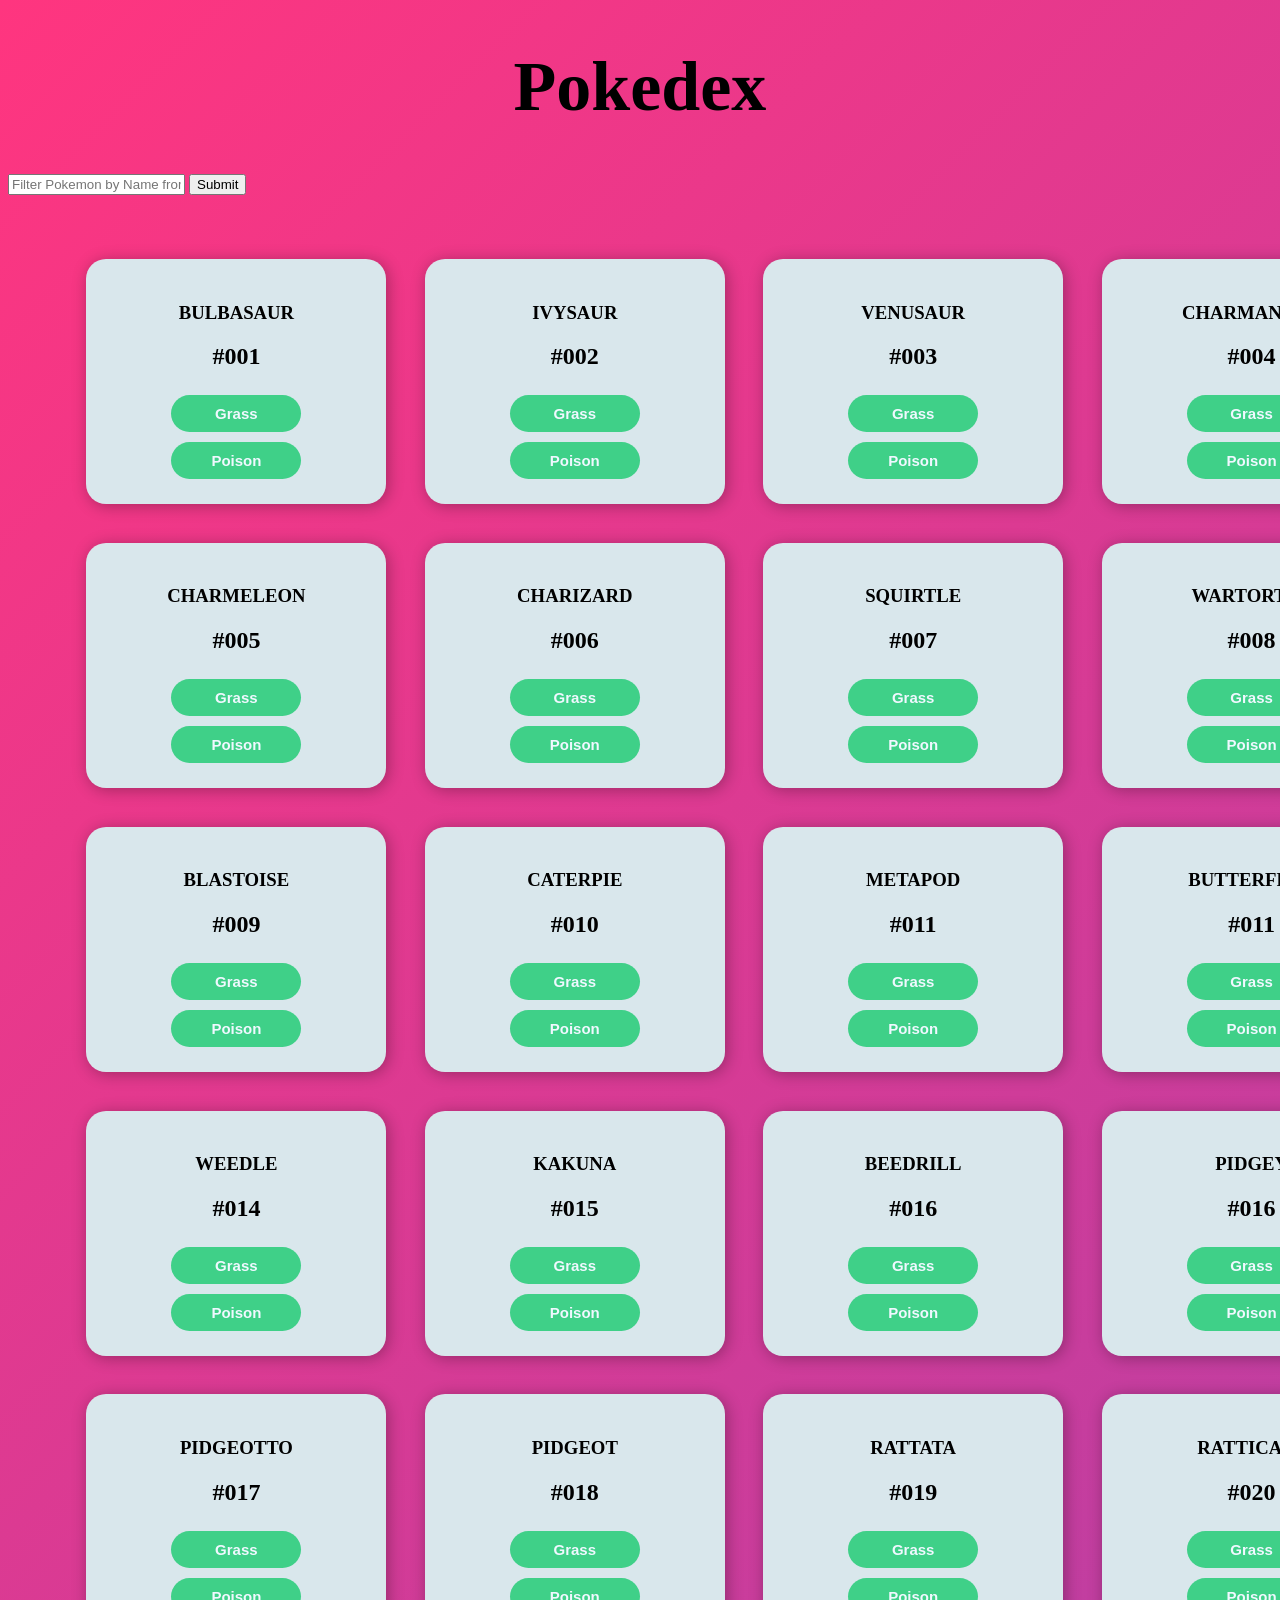
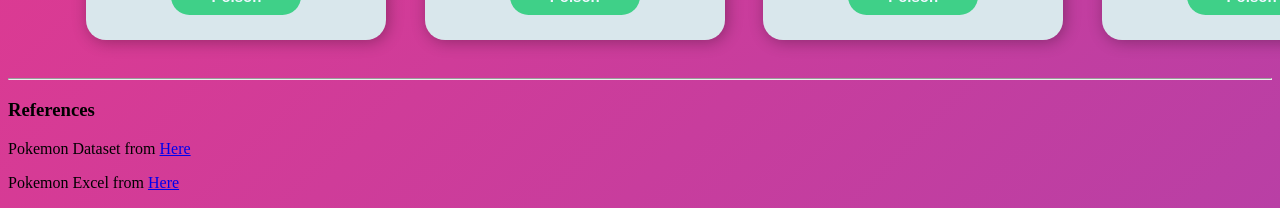
==== Pokedex/index.html @ 4652a1a4 "refactor: updated css - added js filter functionality" ====
<!DOCTYPE html>
<html lang="en">
<head>
<meta charset="utf-8">
<title>SE 3316 Lab 1</title>
<meta name="description" content="">
<meta name="author" content="">
<link rel="stylesheet" href="index.css">
</head>
<body class = "bg">
    <script src = "filter.js"></script>
    
    <div class = "nav">
        <h1 class = "title">Pokedex</h1>
        <form class = name-form>
            <input type="text" id="nameInput" placeholder="Filter Pokemon by Name from a-z..."/>
            <input type="submit" id="nameSubmit">
        </form>
    </div>
    <div class = "container">
    <ul class = "grid">
        <li>
            <article>
                <img src = "pokemon/1.png" alt = "">
                <div class="text">
                    <h3>Bulbasaur</h3>
                    <h2>#001</h2>
                    <button>Grass</button>
                    <button>Poison</button>
                </div>
            </article>
        </li>
        <li>
            <article>
                <img src = "pokemon/2.png" alt = "">
                <div class="text">
                    <h3>Ivysaur</h3>
                    <h2>#002</h2>
                    <button>Grass</button>
                    <button>Poison</button>
                </div>
            </article>
        </li>
        <li>
            <article>
                <img src = "pokemon/3.png" alt = "">
                <div class="text">
                    <h3>Venusaur</h3>
                    <h2>#003</h2>
                    <button>Grass</button>
                    <button>Poison</button>
                </div>
            </article>
        </li>
        <li>
            <article>
                <img src = "pokemon/4.png" alt = "">
                <div class="text">
                    <h3>Charmander</h3>
                    <h2>#004</h2>
                    <button>Grass</button>
                    <button>Poison</button>
                </div>
            </article>
        </li>
        <li>
            <article>
                <img src = "pokemon/5.png" alt = "">
                <div class="text">
                    <h3>Charmeleon</h3>
                    <h2>#005</h2>
                    <button>Grass</button>
                    <button>Poison</button>
                </div>
            </article>
        </li>
        <li>
            <article>
                <img src = "pokemon/6.png" alt = "">
                <div class="text">
                    <h3>Charizard</h3>
                    <h2>#006</h2>
                    <button>Grass</button>
                    <button>Poison</button>
                </div>
            </article>
        </li>
        <li>
            <article>
                <img src = "pokemon/7.png" alt = "">
                <div class="text">
                    <h3>Squirtle</h3>
                    <h2>#007</h2>
                    <button>Grass</button>
                    <button>Poison</button>
                </div>
            </article>
        </li>
        <li>
            <article>
                <img src = "pokemon/8.png" alt = "">
                <div class="text">
                    <h3>Wartortle</h3>
                    <h2>#008</h2>
                    <button>Grass</button>
                    <button>Poison</button>
                </div>
            </article>
        </li>
        <li>
            <article>
                <img src = "pokemon/9.png" alt = "">
                <div class="text">
                    <h3>Blastoise</h3>
                    <h2>#009</h2>
                    <button>Grass</button>
                    <button>Poison</button>
                </div>
            </article>
        </li>
        <li>
            <article>
                <img src = "pokemon/10.png" alt = "">
                <div class="text">
                    <h3>Caterpie</h3>
                    <h2>#010</h2>
                    <button>Grass</button>
                    <button>Poison</button>
                </div>
            </article>
        </li>
        <li>
            <article>
                <img src = "pokemon/11.png" alt = "">
                <div class="text">
                    <h3>Metapod</h3>
                    <h2>#011</h2>
                    <button>Grass</button>
                    <button>Poison</button>
                </div>
            </article>
        </li>
        <li>
            <article>
                <img src = "pokemon/12.png" alt = "">
                <div class="text">
                    <h3>Butterfree</h3>
                    <h2>#011</h2>
                    <button>Grass</button>
                    <button>Poison</button>
                </div>
            </article>
        </li>
        <li>
            <article>
                <img src = "pokemon/13.png" alt = "">
                <div class="text">
                    <h3>Weedle</h3>
                    <h2>#014</h2>
                    <button>Grass</button>
                    <button>Poison</button>
                </div>
            </article>
        </li>
        <li>
            <article>
                <img src = "pokemon/14.png" alt = "">
                <div class="text">
                    <h3>Kakuna</h3>
                    <h2>#015</h2>
                    <button>Grass</button>
                    <button>Poison</button>
                </div>
            </article>
        </li>
        <li>
            <article>
                <img src = "pokemon/15.png" alt = "">
                <div class="text">
                    <h3>Beedrill</h3>
                    <h2>#016</h2>
                    <button>Grass</button>
                    <button>Poison</button>
                </div>
            </article>
        </li>
        <li>
            <article>
                <img src = "pokemon/16.png" alt = "">
                <div class="text">
                    <h3>Pidgey</h3>
                    <h2>#016</h2>
                    <button>Grass</button>
                    <button>Poison</button>
                </div>
            </article>
        </li>
        <li>
            <article>
                <img src = "pokemon/17.png" alt = "">
                <div class="text">
                    <h3>Pidgeotto</h3>
                    <h2>#017</h2>
                    <button>Grass</button>
                    <button>Poison</button>
                </div>
            </article>
        </li>
        <li>
            <article>
                <img src = "pokemon/18.png" alt = "">
                <div class="text">
                    <h3>Pidgeot</h3>
                    <h2>#018</h2>
                    <button>Grass</button>
                    <button>Poison</button>
                </div>
            </article>
        </li>
        <li>
            <article>
                <img src = "pokemon/19.png" alt = "">
                <div class="text">
                    <h3>Rattata</h3>
                    <h2>#019</h2>
                    <button>Grass</button>
                    <button>Poison</button>
                </div>
            </article>
        </li>
        <li>
            <article>
                <img src = "pokemon/20.png" alt = "">
                <div class="text">
                    <h3>Ratticate</h3>
                    <h2>#020</h2>
                    <button>Grass</button>
                    <button>Poison</button>
                </div>
            </article>
        </li>
      </ul>
    </div>
      <div>
        <hr/>
        <h3>References</h3>
        <p>Pokemon Dataset from <a href = "https://www.kaggle.com/kvpratama/pokemon-images-dataset">Here</a></p>
        <p>Pokemon Excel from <a href = "https://www.reddit.com/r/TheSilphRoad/comments/7p952h/pokemon_go_pokedex_spreadsheet/">Here</a></p>
    </div>
</body>
</html>
---- Pokedex/index.css ----
.bg {
    background-size: 300% 300%;
    background-image: linear-gradient(
          -45deg, 
          rgba(59,173,227,1) 0%, 
          rgba(87,111,230,1) 25%, 
          rgba(152,68,183,1) 51%, 
          rgba(255,53,127,1) 100%
    );  
    animation: AnimateBG 20s ease infinite;
  }
  
  @keyframes AnimateBG { 
    0%{background-position:0% 50%}
    50%{background-position:100% 50%}
    100%{background-position:0% 50%}
  }
.title{
    text-transform:capitalize;
    text-align:center;
    font-size:70px;
  }
body{
    background: linear-gradient(-45deg, #ee7752, #e73c7e, #23a6d5, #23d5ab);
}
.container{
   justify-items: center;
}
.grid{
    margin:3vw;
    display:grid;
    grid-template-columns: repeat(4,1fr);
    grid-gap:3vw;
    align-items:center;
    list-style: none;
    margin-top:5vw;
}
.grid > li{
    background:#d9e7ec;
    border:none;
    box-shadow: 2px 2px 16px 0px rgba(0,0,0,0.3);
    border-radius:20px;
    text-align:center;
    width:300px;
    transition: transform .3s;
}

.grid > li:hover{
    transform:scale(1.1);
    box-shadow: 2px 2px 56px 0px rgba(0,0,0,0.3);
    cursor:pointer;
}

.grid >li img {
    width: 70%;
    height:auto;
    margin-top: 20px;;
    border-top-left-radius: 20px;
    border-top-right-radius: 20px;
}

.text{
    padding: 0 20px 20px;

}

.text h3{
    text-transform:uppercase;
}

.text button{
    display: inline-block;
    margin: 5px;
    background:#3fd088;
    border-radius: 20px;
    border: none;
    color:aliceblue;
    padding:10px;
    width:50%;
    font-weight: 600;
    font-size: 15px;
}
@media(max-width: 1100px){
    .grid{
        grid-template-columns: repeat(3,1fr);
    }
    .grid > li{
    align-items: center;
    }
}

@media(max-width: 810px){
    .grid{
        grid-template-columns: repeat(2,1fr);
    }
    .grid > li{
        text-align: center;
        align-items: center;
    }
}
@media(max-width: 610px){
    .grid{
        grid-template-columns: repeat(1,1fr);
    }
    .grid > li{
        text-align: center;
        align-items: center;
    }
}

.name-form{
    justify-content: center;
    display: inline-block;
}
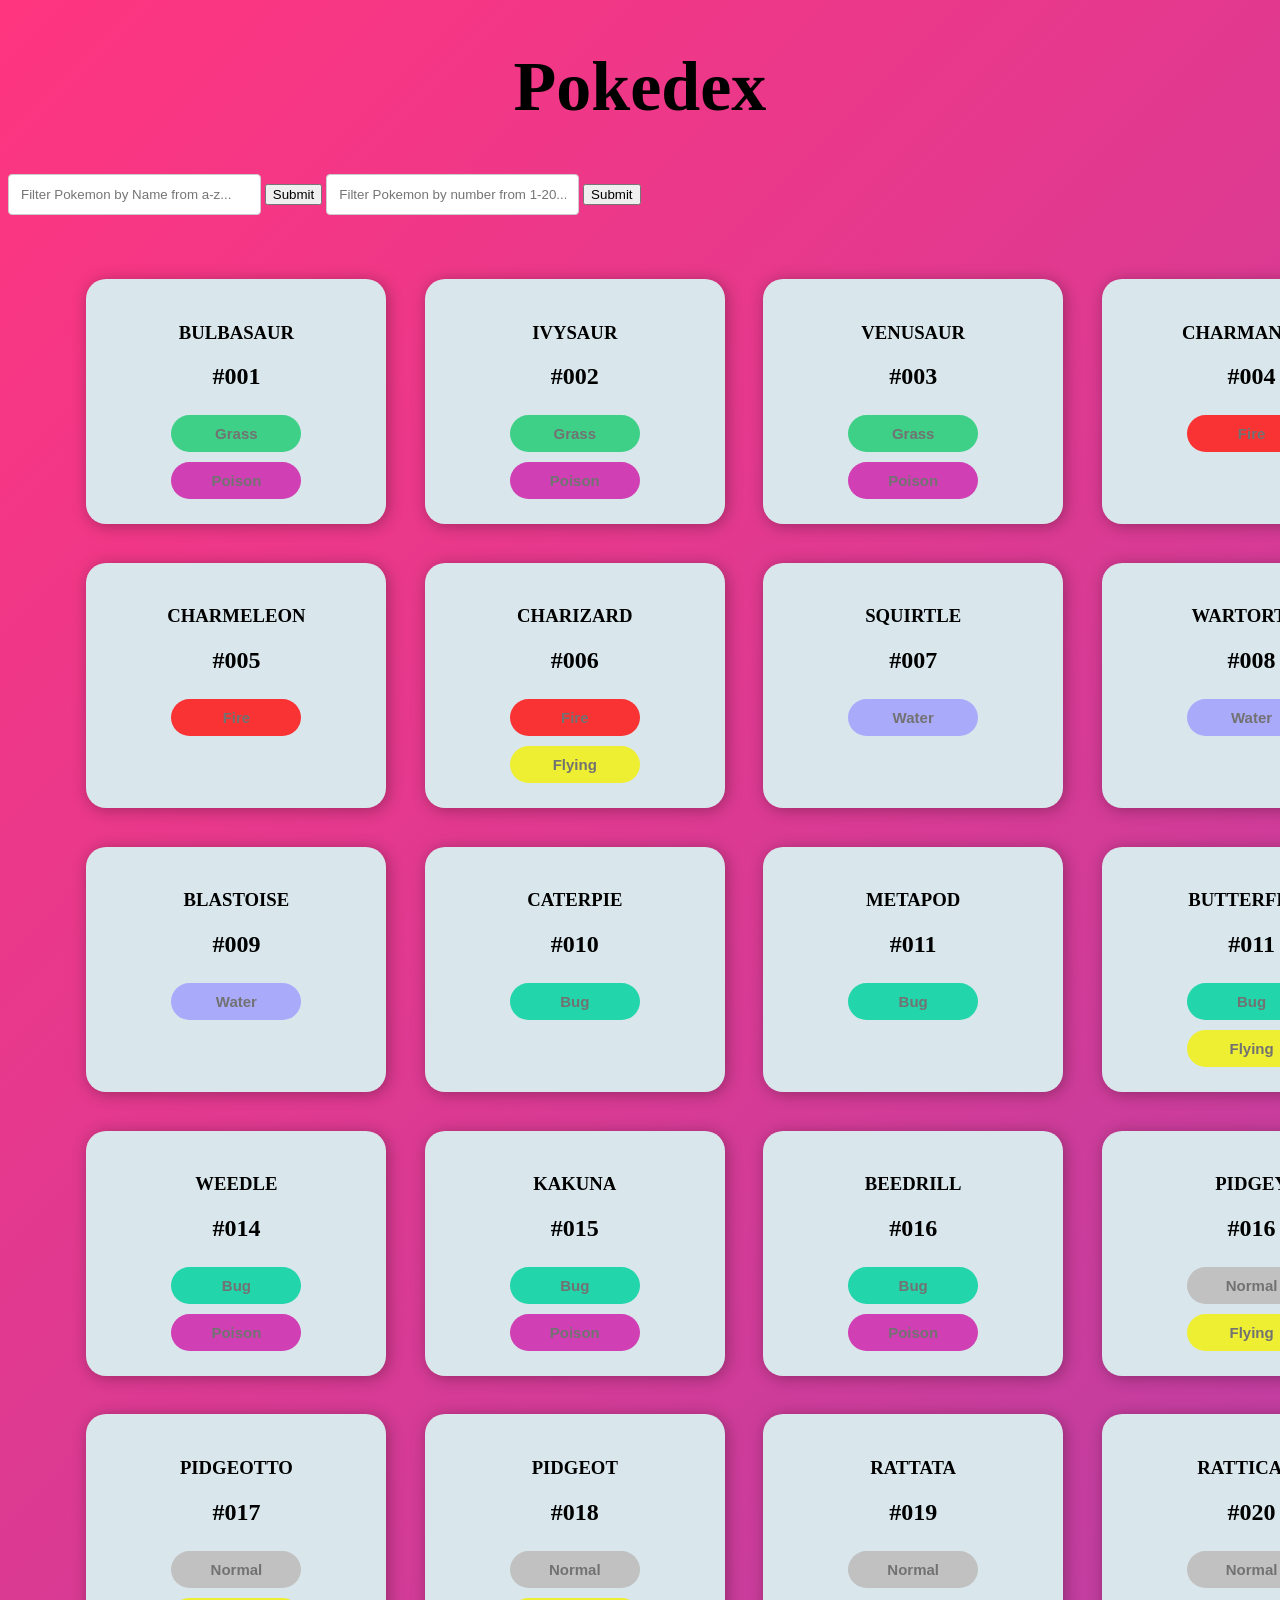
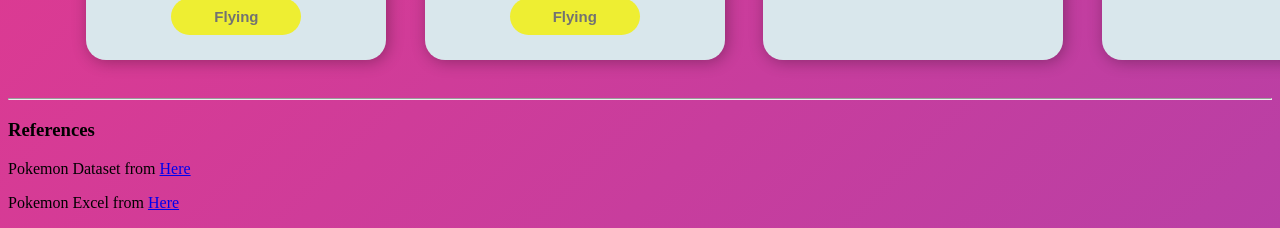
==== commit 78e19bfc: "feat:added js search functionality + alert| added more css" ====
--- a/Pokedex/index.html
+++ b/Pokedex/index.html
@@ -8,15 +8,13 @@
 <link rel="stylesheet" href="index.css">
 </head>
 <body class = "bg">
-    <script src = "filter.js"></script>
-    
-    <div class = "nav">
         <h1 class = "title">Pokedex</h1>
-        <form class = name-form>
-            <input type="text" id="nameInput" placeholder="Filter Pokemon by Name from a-z..."/>
-            <input type="submit" id="nameSubmit">
+        <form>
+            <input type="text" id="name-input" placeholder="Filter Pokemon by Name from a-z..."/>
+            <input type="submit" id = "name-submit" class = "submit"/>
+            <input type="text" id="number-input" placeholder="Filter Pokemon by number from 1-20..."/>
+            <input type="submit" id = "number-submit" class = "submit"/>
         </form>
-    </div>
     <div class = "container">
     <ul class = "grid">
         <li>
@@ -25,8 +23,8 @@
                 <div class="text">
                     <h3>Bulbasaur</h3>
                     <h2>#001</h2>
-                    <button>Grass</button>
-                    <button>Poison</button>
+                    <button class = "grass">Grass</button>
+                    <button class = "poison">Poison</button>
                 </div>
             </article>
         </li>
@@ -36,8 +34,8 @@
                 <div class="text">
                     <h3>Ivysaur</h3>
                     <h2>#002</h2>
-                    <button>Grass</button>
-                    <button>Poison</button>
+                    <button class = "grass">Grass</button>
+                    <button class = "poison">Poison</button>
                 </div>
             </article>
         </li>
@@ -47,8 +45,8 @@
                 <div class="text">
                     <h3>Venusaur</h3>
                     <h2>#003</h2>
-                    <button>Grass</button>
-                    <button>Poison</button>
+                    <button class = "grass">Grass</button>
+                    <button class = "poison">Poison</button>
                 </div>
             </article>
         </li>
@@ -58,8 +56,7 @@
                 <div class="text">
                     <h3>Charmander</h3>
                     <h2>#004</h2>
-                    <button>Grass</button>
-                    <button>Poison</button>
+                    <button class ="fire">Fire</button>
                 </div>
             </article>
         </li>
@@ -69,8 +66,7 @@
                 <div class="text">
                     <h3>Charmeleon</h3>
                     <h2>#005</h2>
-                    <button>Grass</button>
-                    <button>Poison</button>
+                    <button class = "fire">Fire</button>
                 </div>
             </article>
         </li>
@@ -80,8 +76,8 @@
                 <div class="text">
                     <h3>Charizard</h3>
                     <h2>#006</h2>
-                    <button>Grass</button>
-                    <button>Poison</button>
+                    <button class ="fire">Fire</button>
+                    <button class = "flying">Flying</button>
                 </div>
             </article>
         </li>
@@ -91,8 +87,7 @@
                 <div class="text">
                     <h3>Squirtle</h3>
                     <h2>#007</h2>
-                    <button>Grass</button>
-                    <button>Poison</button>
+                    <button class = "water">Water</button>
                 </div>
             </article>
         </li>
@@ -102,8 +97,7 @@
                 <div class="text">
                     <h3>Wartortle</h3>
                     <h2>#008</h2>
-                    <button>Grass</button>
-                    <button>Poison</button>
+                    <button class = "water">Water</button>
                 </div>
             </article>
         </li>
@@ -113,8 +107,7 @@
                 <div class="text">
                     <h3>Blastoise</h3>
                     <h2>#009</h2>
-                    <button>Grass</button>
-                    <button>Poison</button>
+                    <button class = "water">Water</button>
                 </div>
             </article>
         </li>
@@ -124,8 +117,7 @@
                 <div class="text">
                     <h3>Caterpie</h3>
                     <h2>#010</h2>
-                    <button>Grass</button>
-                    <button>Poison</button>
+                    <button class = "bug">Bug</button>
                 </div>
             </article>
         </li>
@@ -135,8 +127,7 @@
                 <div class="text">
                     <h3>Metapod</h3>
                     <h2>#011</h2>
-                    <button>Grass</button>
-                    <button>Poison</button>
+                    <button class = "bug">Bug</button>
                 </div>
             </article>
         </li>
@@ -146,8 +137,8 @@
                 <div class="text">
                     <h3>Butterfree</h3>
                     <h2>#011</h2>
-                    <button>Grass</button>
-                    <button>Poison</button>
+                    <button class = "bug">Bug</button>
+                    <button class = "flying">Flying</button>
                 </div>
             </article>
         </li>
@@ -157,8 +148,8 @@
                 <div class="text">
                     <h3>Weedle</h3>
                     <h2>#014</h2>
-                    <button>Grass</button>
-                    <button>Poison</button>
+                    <button class ="bug">Bug</button>
+                    <button class ="poison">Poison</button>
                 </div>
             </article>
         </li>
@@ -168,8 +159,8 @@
                 <div class="text">
                     <h3>Kakuna</h3>
                     <h2>#015</h2>
-                    <button>Grass</button>
-                    <button>Poison</button>
+                    <button class = "bug">Bug</button>
+                    <button class = "poison">Poison</button>
                 </div>
             </article>
         </li>
@@ -179,8 +170,8 @@
                 <div class="text">
                     <h3>Beedrill</h3>
                     <h2>#016</h2>
-                    <button>Grass</button>
-                    <button>Poison</button>
+                    <button class = "bug">Bug</button>
+                    <button class = "poison">Poison</button>
                 </div>
             </article>
         </li>
@@ -190,8 +181,8 @@
                 <div class="text">
                     <h3>Pidgey</h3>
                     <h2>#016</h2>
-                    <button>Grass</button>
-                    <button>Poison</button>
+                    <button class = "normal">Normal</button>
+                    <button class = "flying">Flying</button>
                 </div>
             </article>
         </li>
@@ -201,8 +192,8 @@
                 <div class="text">
                     <h3>Pidgeotto</h3>
                     <h2>#017</h2>
-                    <button>Grass</button>
-                    <button>Poison</button>
+                    <button class = "normal">Normal</button>
+                    <button class = "flying">Flying</button>
                 </div>
             </article>
         </li>
@@ -212,8 +203,8 @@
                 <div class="text">
                     <h3>Pidgeot</h3>
                     <h2>#018</h2>
-                    <button>Grass</button>
-                    <button>Poison</button>
+                    <button class = "normal">Normal</button>
+                    <button class = "flying">Flying</button>
                 </div>
             </article>
         </li>
@@ -223,8 +214,7 @@
                 <div class="text">
                     <h3>Rattata</h3>
                     <h2>#019</h2>
-                    <button>Grass</button>
-                    <button>Poison</button>
+                    <button class = "normal">Normal</button>
                 </div>
             </article>
         </li>
@@ -234,8 +224,7 @@
                 <div class="text">
                     <h3>Ratticate</h3>
                     <h2>#020</h2>
-                    <button>Grass</button>
-                    <button>Poison</button>
+                    <button class = "normal">Normal</button>
                 </div>
             </article>
         </li>
@@ -247,5 +236,6 @@
         <p>Pokemon Dataset from <a href = "https://www.kaggle.com/kvpratama/pokemon-images-dataset">Here</a></p>
         <p>Pokemon Excel from <a href = "https://www.reddit.com/r/TheSilphRoad/comments/7p952h/pokemon_go_pokedex_spreadsheet/">Here</a></p>
     </div>
+    <script src = "filter.js"></script>
 </body>
 </html>
--- a/Pokedex/index.css
+++ b/Pokedex/index.css
@@ -1,5 +1,5 @@
 .bg {
-    background-size: 300% 300%;
+     background-size: 300% 300%;
     background-image: linear-gradient(
           -45deg, 
           rgba(59,173,227,1) 0%, 
@@ -13,7 +13,7 @@
   @keyframes AnimateBG { 
     0%{background-position:0% 50%}
     50%{background-position:100% 50%}
-    100%{background-position:0% 50%}
+    100%{background-position:0% 50%} 
   }
 .title{
     text-transform:capitalize;
@@ -25,6 +25,11 @@
 }
 .container{
    justify-items: center;
+}
+.nav{
+    border-radius:20px;
+    height:10vw;
+    width:100%;
 }
 .grid{
     margin:3vw;
@@ -42,7 +47,9 @@
     border-radius:20px;
     text-align:center;
     width:300px;
+    height:100%;
     transition: transform .3s;
+
 }
 
 .grid > li:hover{
@@ -61,7 +68,7 @@
 
 .text{
     padding: 0 20px 20px;
-
+    display:flex-wrap;
 }
 
 .text h3{
@@ -71,14 +78,34 @@
 .text button{
     display: inline-block;
     margin: 5px;
-    background:#3fd088;
     border-radius: 20px;
     border: none;
-    color:aliceblue;
     padding:10px;
     width:50%;
     font-weight: 600;
     font-size: 15px;
+    color:rgb(114, 114, 114);
+}
+.grass{
+    background-color:#3fd088;
+}
+.poison{
+    background-color:#d03fb3;
+}
+.fire{
+    background-color: rgb(249, 51, 51);
+}
+.flying{
+    background-color: rgb(238, 238, 50);
+}
+.water{
+    background-color:rgb(170, 170, 251)
+}
+.bug{
+    background-color: #23d5ab;
+}
+.normal{
+    background-color:rgb(193, 193, 193)
 }
 @media(max-width: 1100px){
     .grid{
@@ -107,8 +134,11 @@
         align-items: center;
     }
 }
-
-.name-form{
-    justify-content: center;
-    display: inline-block;
-}+input[type="text"]{
+width: 20%;
+  padding: 12px;
+  border: 1px solid #ccc;
+  border-radius: 4px;
+  box-sizing: border-box;
+  resize: vertical; 
+}
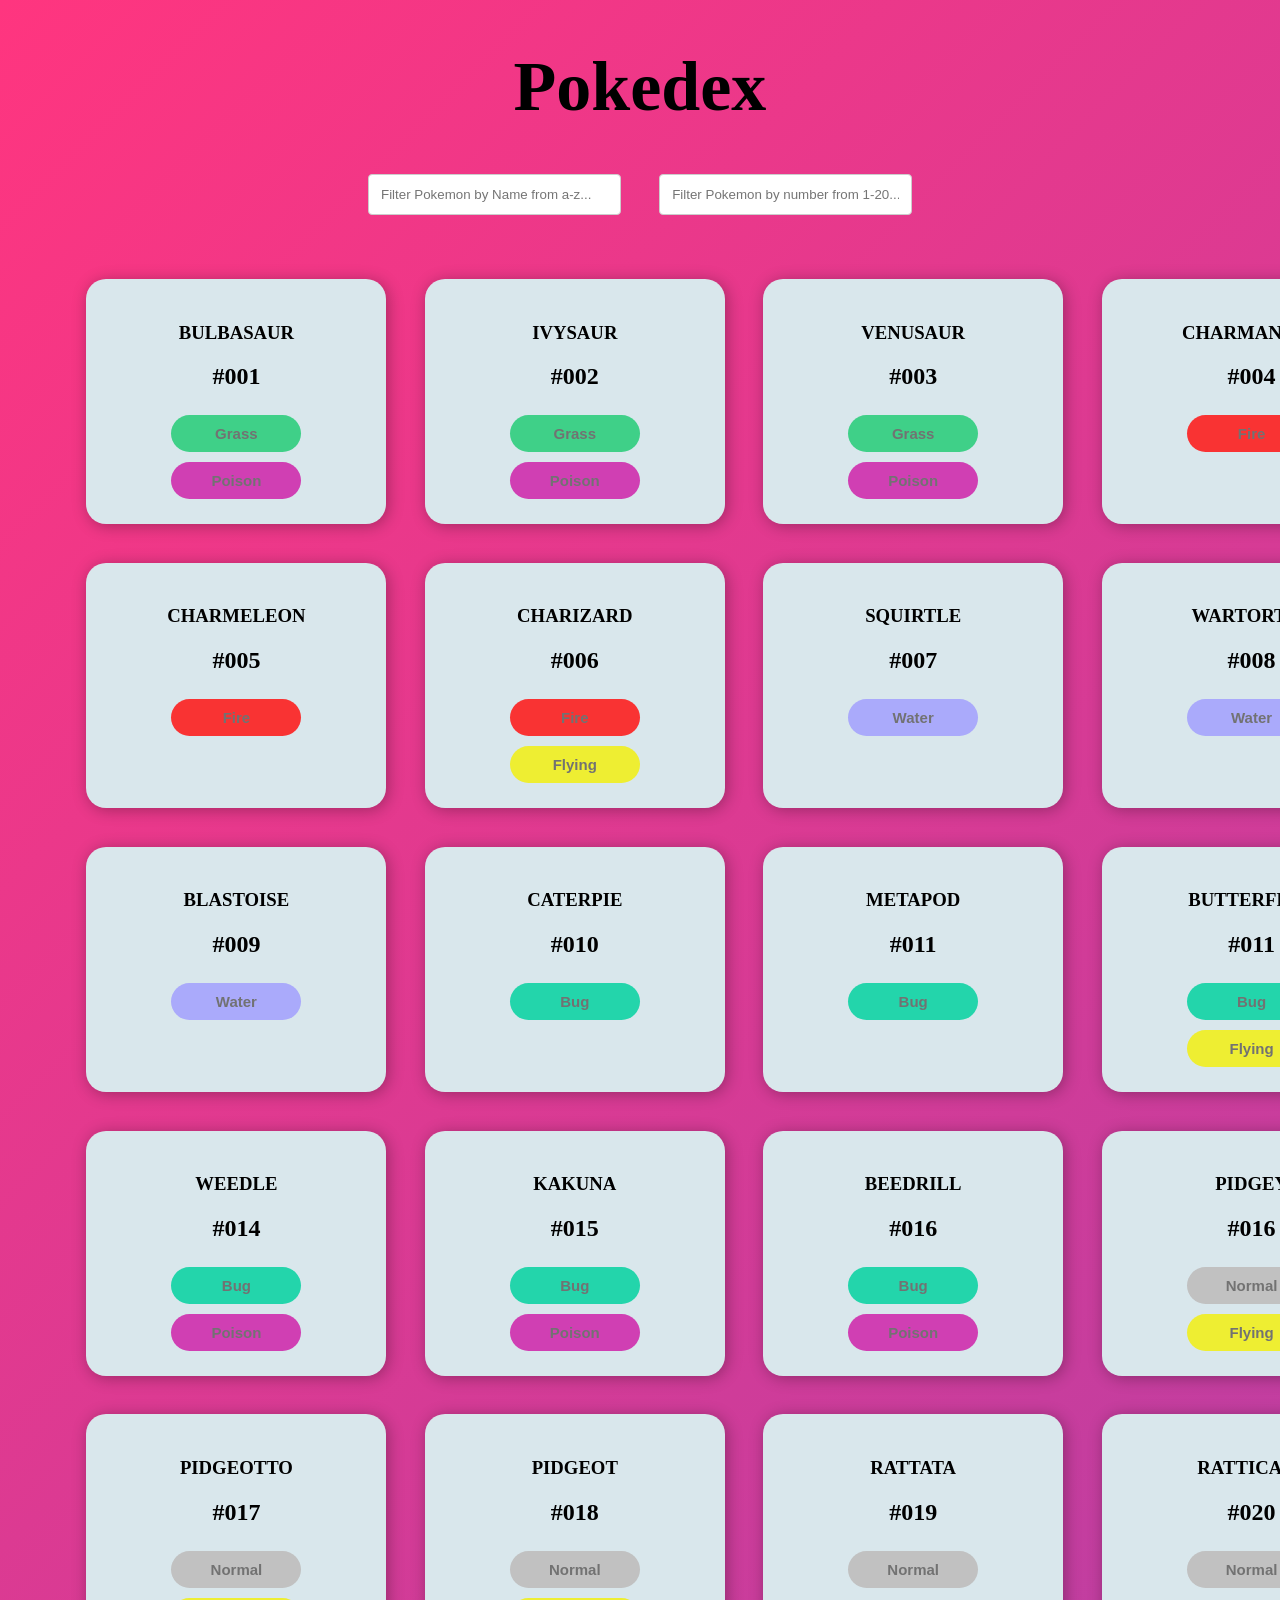
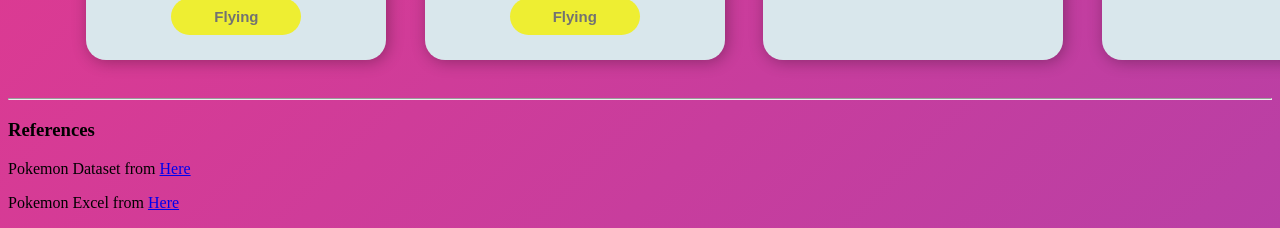
==== commit 47df02bc: "feat: working app" ====
--- a/Pokedex/index.html
+++ b/Pokedex/index.html
@@ -11,9 +11,7 @@
         <h1 class = "title">Pokedex</h1>
         <form>
             <input type="text" id="name-input" placeholder="Filter Pokemon by Name from a-z..."/>
-            <input type="submit" id = "name-submit" class = "submit"/>
             <input type="text" id="number-input" placeholder="Filter Pokemon by number from 1-20..."/>
-            <input type="submit" id = "number-submit" class = "submit"/>
         </form>
     <div class = "container">
     <ul class = "grid">
--- a/Pokedex/index.css
+++ b/Pokedex/index.css
@@ -68,9 +68,12 @@
 
 .text{
     padding: 0 20px 20px;
-    display:flex-wrap;
 }
-
+form{
+    display:flex;
+    justify-content: center;
+    gap:3vw;
+}
 .text h3{
     text-transform:uppercase;
 }
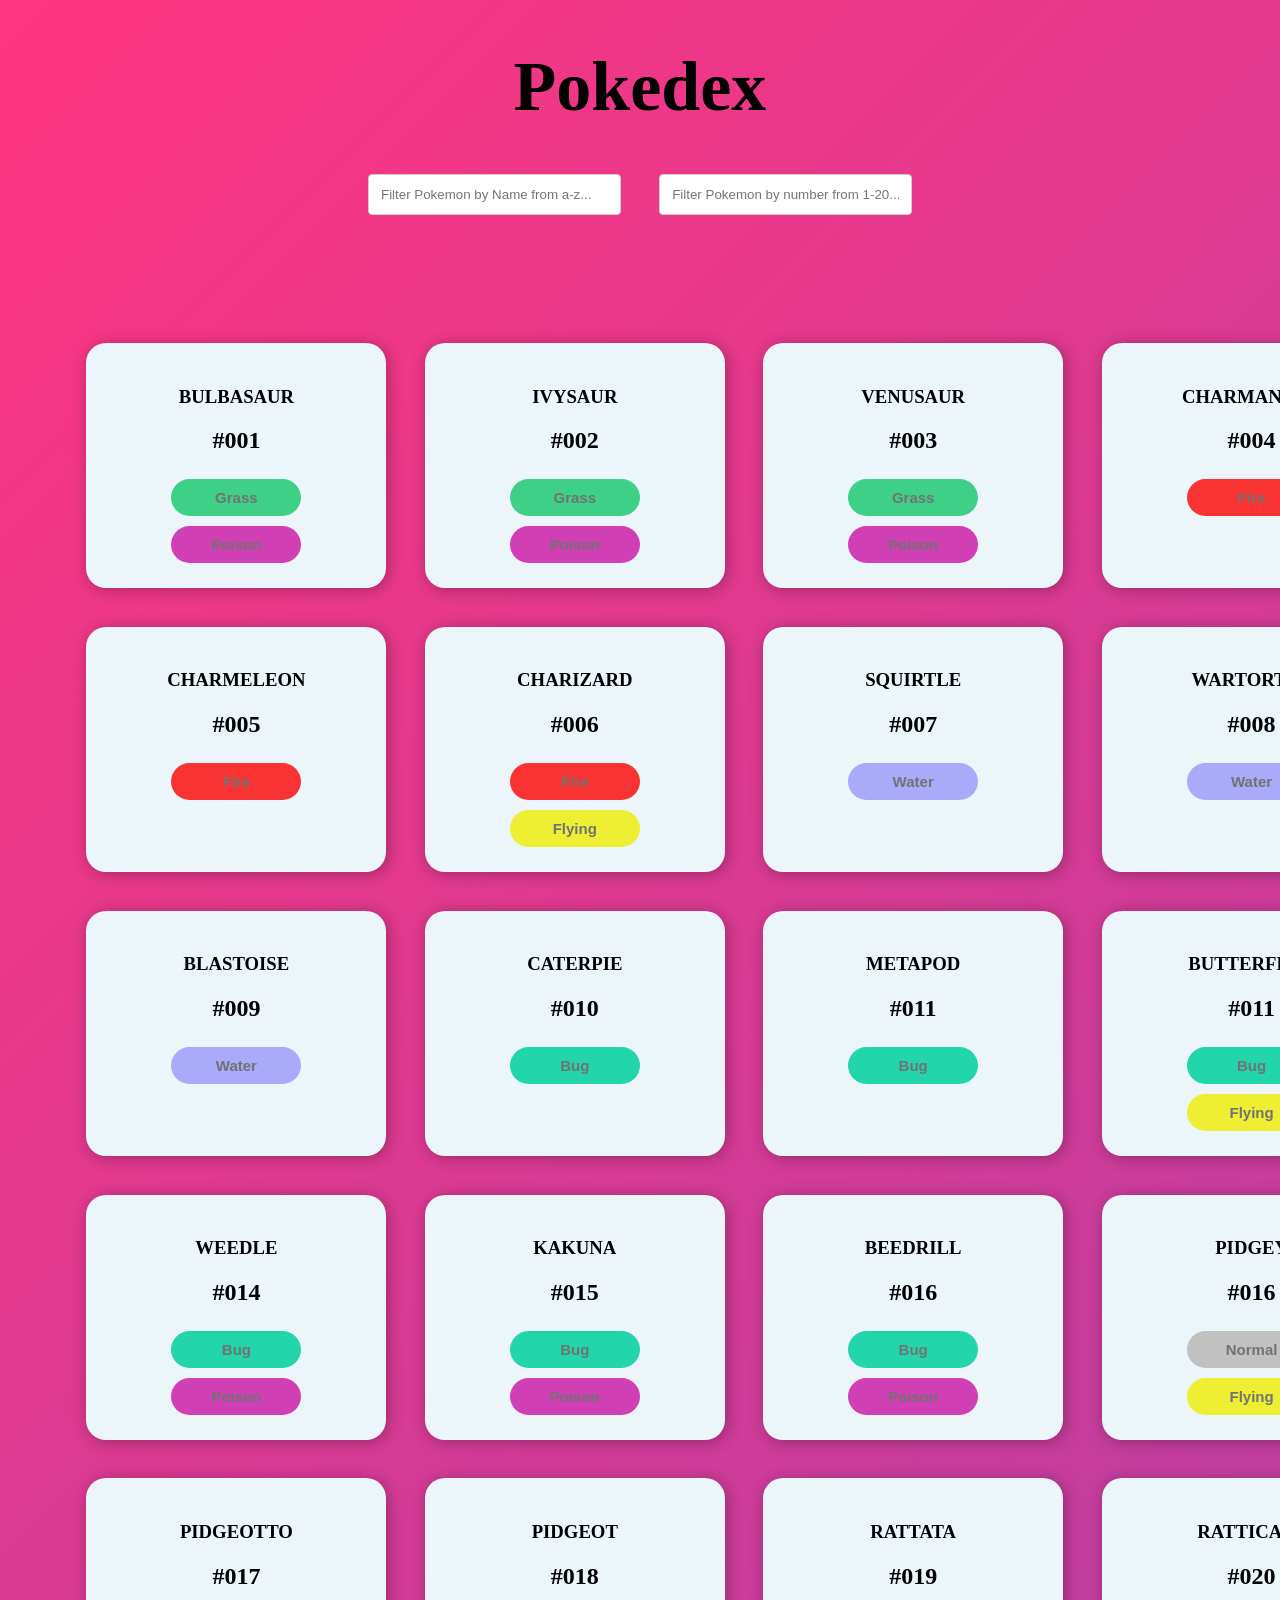
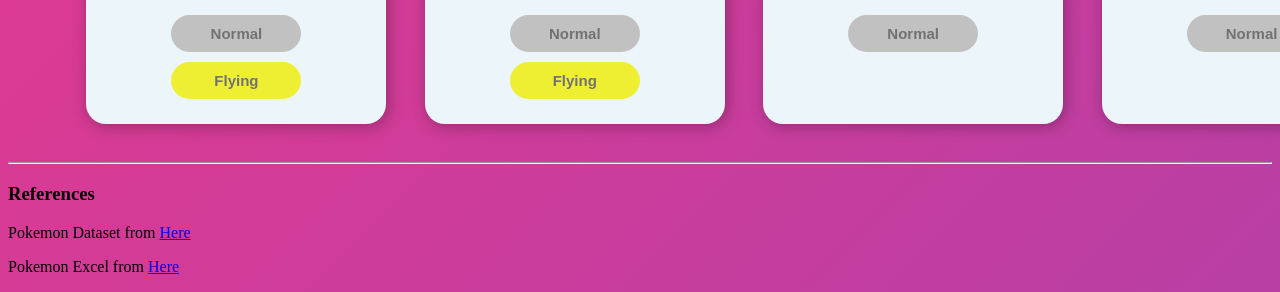
==== commit 0bb30e62: "feat: adding proper css cards with background when searched" ====
--- a/Pokedex/index.html
+++ b/Pokedex/index.html
@@ -13,9 +13,11 @@
             <input type="text" id="name-input" placeholder="Filter Pokemon by Name from a-z..."/>
             <input type="text" id="number-input" placeholder="Filter Pokemon by number from 1-20..."/>
         </form>
+    <ul class = "grid" id = "search-results"> 
+    </ul>
     <div class = "container">
     <ul class = "grid">
-        <li>
+        <li id = "001">
             <article>
                 <img src = "pokemon/1.png" alt = "">
                 <div class="text">
@@ -26,7 +28,7 @@
                 </div>
             </article>
         </li>
-        <li>
+        <li id = "002">
             <article>
                 <img src = "pokemon/2.png" alt = "">
                 <div class="text">
@@ -37,7 +39,7 @@
                 </div>
             </article>
         </li>
-        <li>
+        <li id = "003">
             <article>
                 <img src = "pokemon/3.png" alt = "">
                 <div class="text">
@@ -48,7 +50,7 @@
                 </div>
             </article>
         </li>
-        <li>
+        <li id = "004">
             <article>
                 <img src = "pokemon/4.png" alt = "">
                 <div class="text">
@@ -58,7 +60,7 @@
                 </div>
             </article>
         </li>
-        <li>
+        <li id = "005">
             <article>
                 <img src = "pokemon/5.png" alt = "">
                 <div class="text">
@@ -68,7 +70,7 @@
                 </div>
             </article>
         </li>
-        <li>
+        <li id = "006">
             <article>
                 <img src = "pokemon/6.png" alt = "">
                 <div class="text">
@@ -79,7 +81,7 @@
                 </div>
             </article>
         </li>
-        <li>
+        <li id = "007">
             <article>
                 <img src = "pokemon/7.png" alt = "">
                 <div class="text">
@@ -89,7 +91,7 @@
                 </div>
             </article>
         </li>
-        <li>
+        <li id = "008">
             <article>
                 <img src = "pokemon/8.png" alt = "">
                 <div class="text">
@@ -99,7 +101,7 @@
                 </div>
             </article>
         </li>
-        <li>
+        <li id = "009">
             <article>
                 <img src = "pokemon/9.png" alt = "">
                 <div class="text">
@@ -109,7 +111,7 @@
                 </div>
             </article>
         </li>
-        <li>
+        <li id = "010">
             <article>
                 <img src = "pokemon/10.png" alt = "">
                 <div class="text">
@@ -119,7 +121,7 @@
                 </div>
             </article>
         </li>
-        <li>
+        <li id = "011">
             <article>
                 <img src = "pokemon/11.png" alt = "">
                 <div class="text">
@@ -129,7 +131,7 @@
                 </div>
             </article>
         </li>
-        <li>
+        <li id = "012">
             <article>
                 <img src = "pokemon/12.png" alt = "">
                 <div class="text">
@@ -140,7 +142,7 @@
                 </div>
             </article>
         </li>
-        <li>
+        <li id = "013">
             <article>
                 <img src = "pokemon/13.png" alt = "">
                 <div class="text">
@@ -151,7 +153,7 @@
                 </div>
             </article>
         </li>
-        <li>
+        <li id = "014">
             <article>
                 <img src = "pokemon/14.png" alt = "">
                 <div class="text">
@@ -162,7 +164,7 @@
                 </div>
             </article>
         </li>
-        <li>
+        <li id = "015">
             <article>
                 <img src = "pokemon/15.png" alt = "">
                 <div class="text">
@@ -173,7 +175,7 @@
                 </div>
             </article>
         </li>
-        <li>
+        <li id = "016">
             <article>
                 <img src = "pokemon/16.png" alt = "">
                 <div class="text">
@@ -184,7 +186,7 @@
                 </div>
             </article>
         </li>
-        <li>
+        <li id = "017">
             <article>
                 <img src = "pokemon/17.png" alt = "">
                 <div class="text">
@@ -195,7 +197,7 @@
                 </div>
             </article>
         </li>
-        <li>
+        <li id = "018">
             <article>
                 <img src = "pokemon/18.png" alt = "">
                 <div class="text">
@@ -206,7 +208,7 @@
                 </div>
             </article>
         </li>
-        <li>
+        <li id = "019">
             <article>
                 <img src = "pokemon/19.png" alt = "">
                 <div class="text">
@@ -216,7 +218,7 @@
                 </div>
             </article>
         </li>
-        <li>
+        <li id = "020">
             <article>
                 <img src = "pokemon/20.png" alt = "">
                 <div class="text">
--- a/Pokedex/index.css
+++ b/Pokedex/index.css
@@ -26,11 +26,6 @@
 .container{
    justify-items: center;
 }
-.nav{
-    border-radius:20px;
-    height:10vw;
-    width:100%;
-}
 .grid{
     margin:3vw;
     display:grid;
@@ -41,7 +36,7 @@
     margin-top:5vw;
 }
 .grid > li{
-    background:#d9e7ec;
+    background:#ecf5fa;
     border:none;
     box-shadow: 2px 2px 16px 0px rgba(0,0,0,0.3);
     border-radius:20px;
@@ -110,6 +105,16 @@
 .normal{
     background-color:rgb(193, 193, 193)
 }
+
+.bg-search{
+    background:#ffc6fa;
+    border:none;
+    box-shadow: 2px 2px 16px 0px rgba(0,0,0,0.3);
+    border-radius:20px;
+    text-align:center;
+    width:100%;
+    height:100%;
+}
 @media(max-width: 1100px){
     .grid{
         grid-template-columns: repeat(3,1fr);
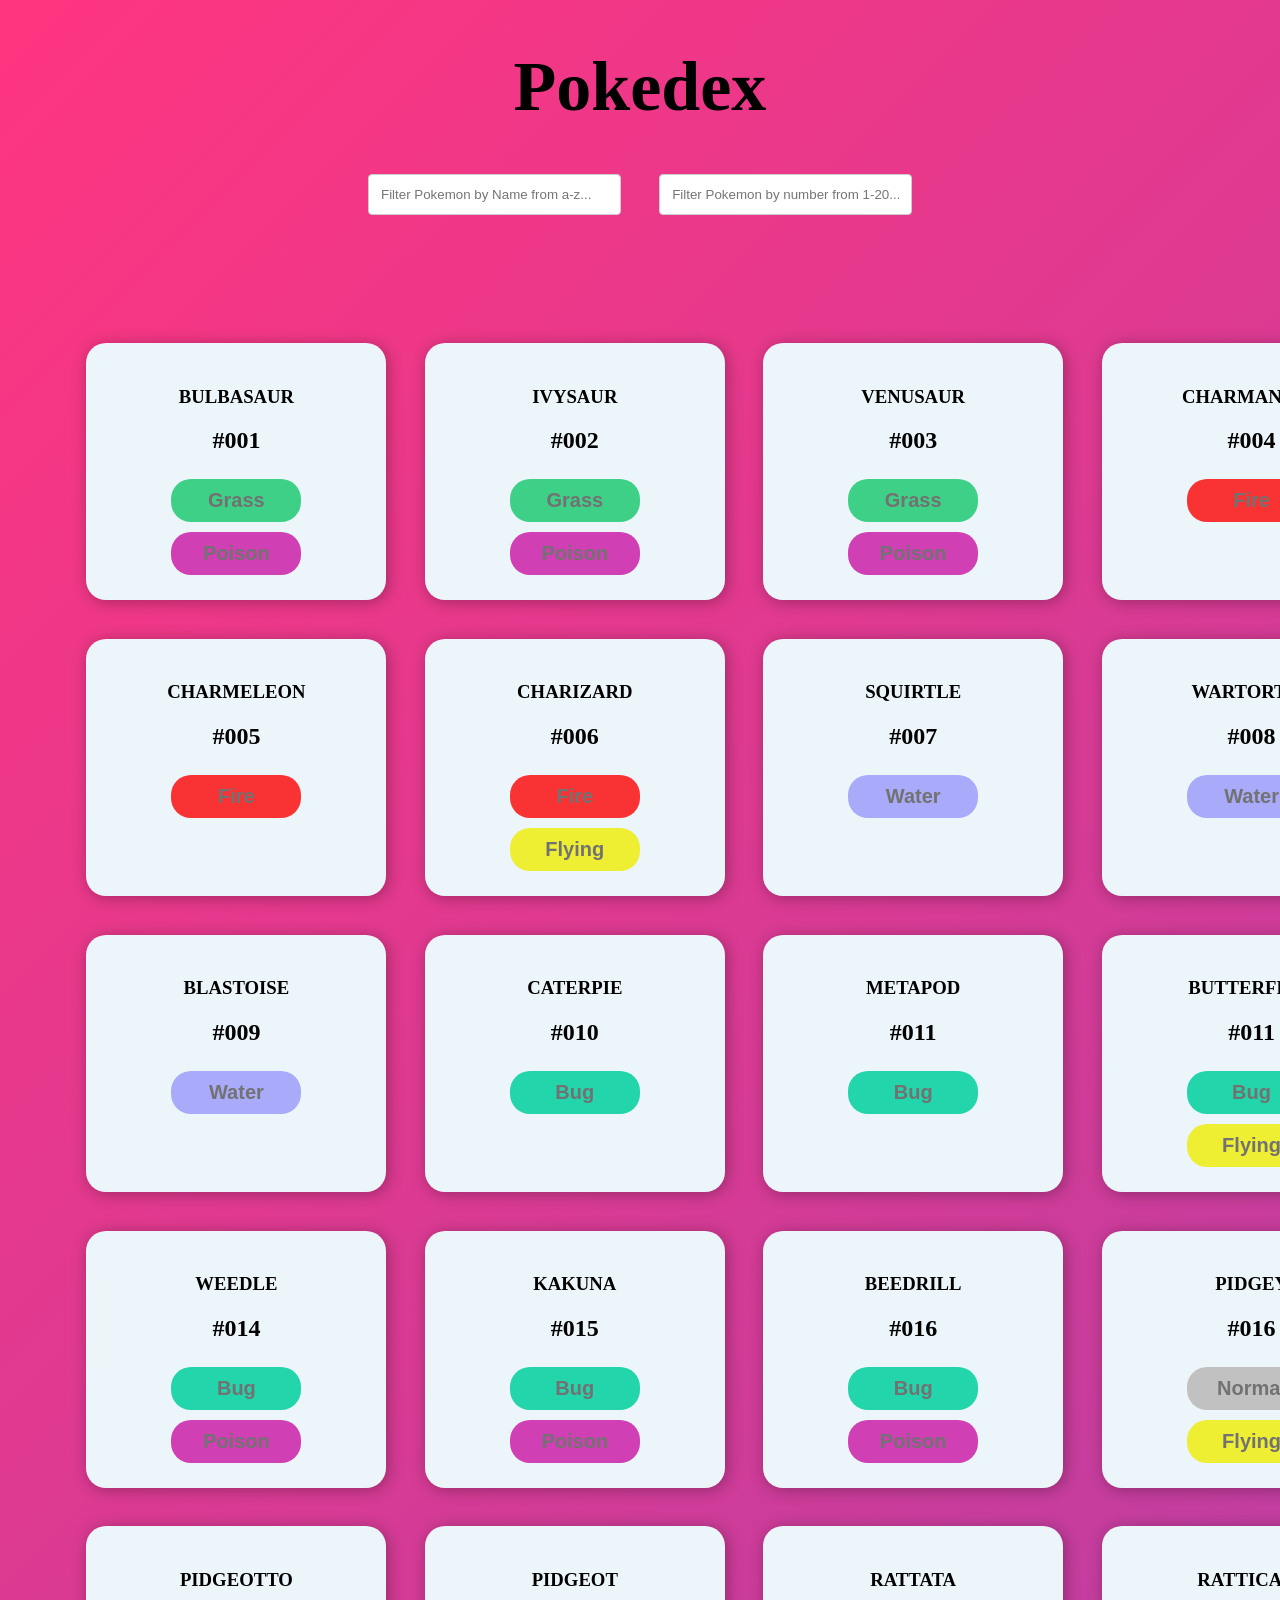
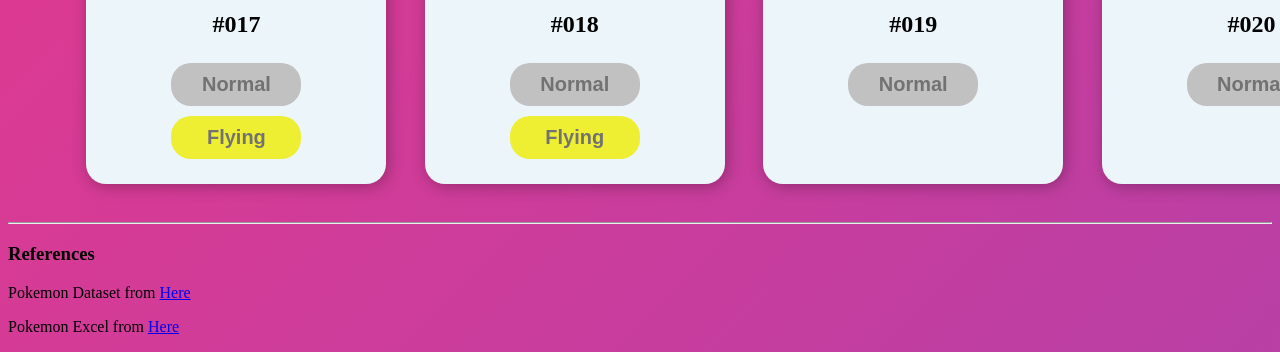
==== commit 9425e2a8: "feat: working lab 2 functionality" ====
--- a/Pokedex/index.html
+++ b/Pokedex/index.html
@@ -13,7 +13,7 @@
             <input type="text" id="name-input" placeholder="Filter Pokemon by Name from a-z..."/>
             <input type="text" id="number-input" placeholder="Filter Pokemon by number from 1-20..."/>
         </form>
-    <ul class = "grid" id = "search-results"> 
+    <ul class = "grid" id = "search-result"> 
     </ul>
     <div class = "container">
     <ul class = "grid">
--- a/Pokedex/index.css
+++ b/Pokedex/index.css
@@ -81,8 +81,21 @@
     padding:10px;
     width:50%;
     font-weight: 600;
-    font-size: 15px;
+    font-size: 20px;
     color:rgb(114, 114, 114);
+}
+
+.search-button{
+    display: inline-block;
+    margin: 5px;
+    border-radius: 20px;
+    border: none;
+    padding:10px;
+    width:50%;
+    font-weight: 600;
+    font-size: 20px;
+    color:rgb(114, 114, 114);
+    text-transform: capitalize;
 }
 .grass{
     background-color:#3fd088;
@@ -107,7 +120,7 @@
 }
 
 .bg-search{
-    background:#ffc6fa;
+    background:#f7fbab;
     border:none;
     box-shadow: 2px 2px 16px 0px rgba(0,0,0,0.3);
     border-radius:20px;
